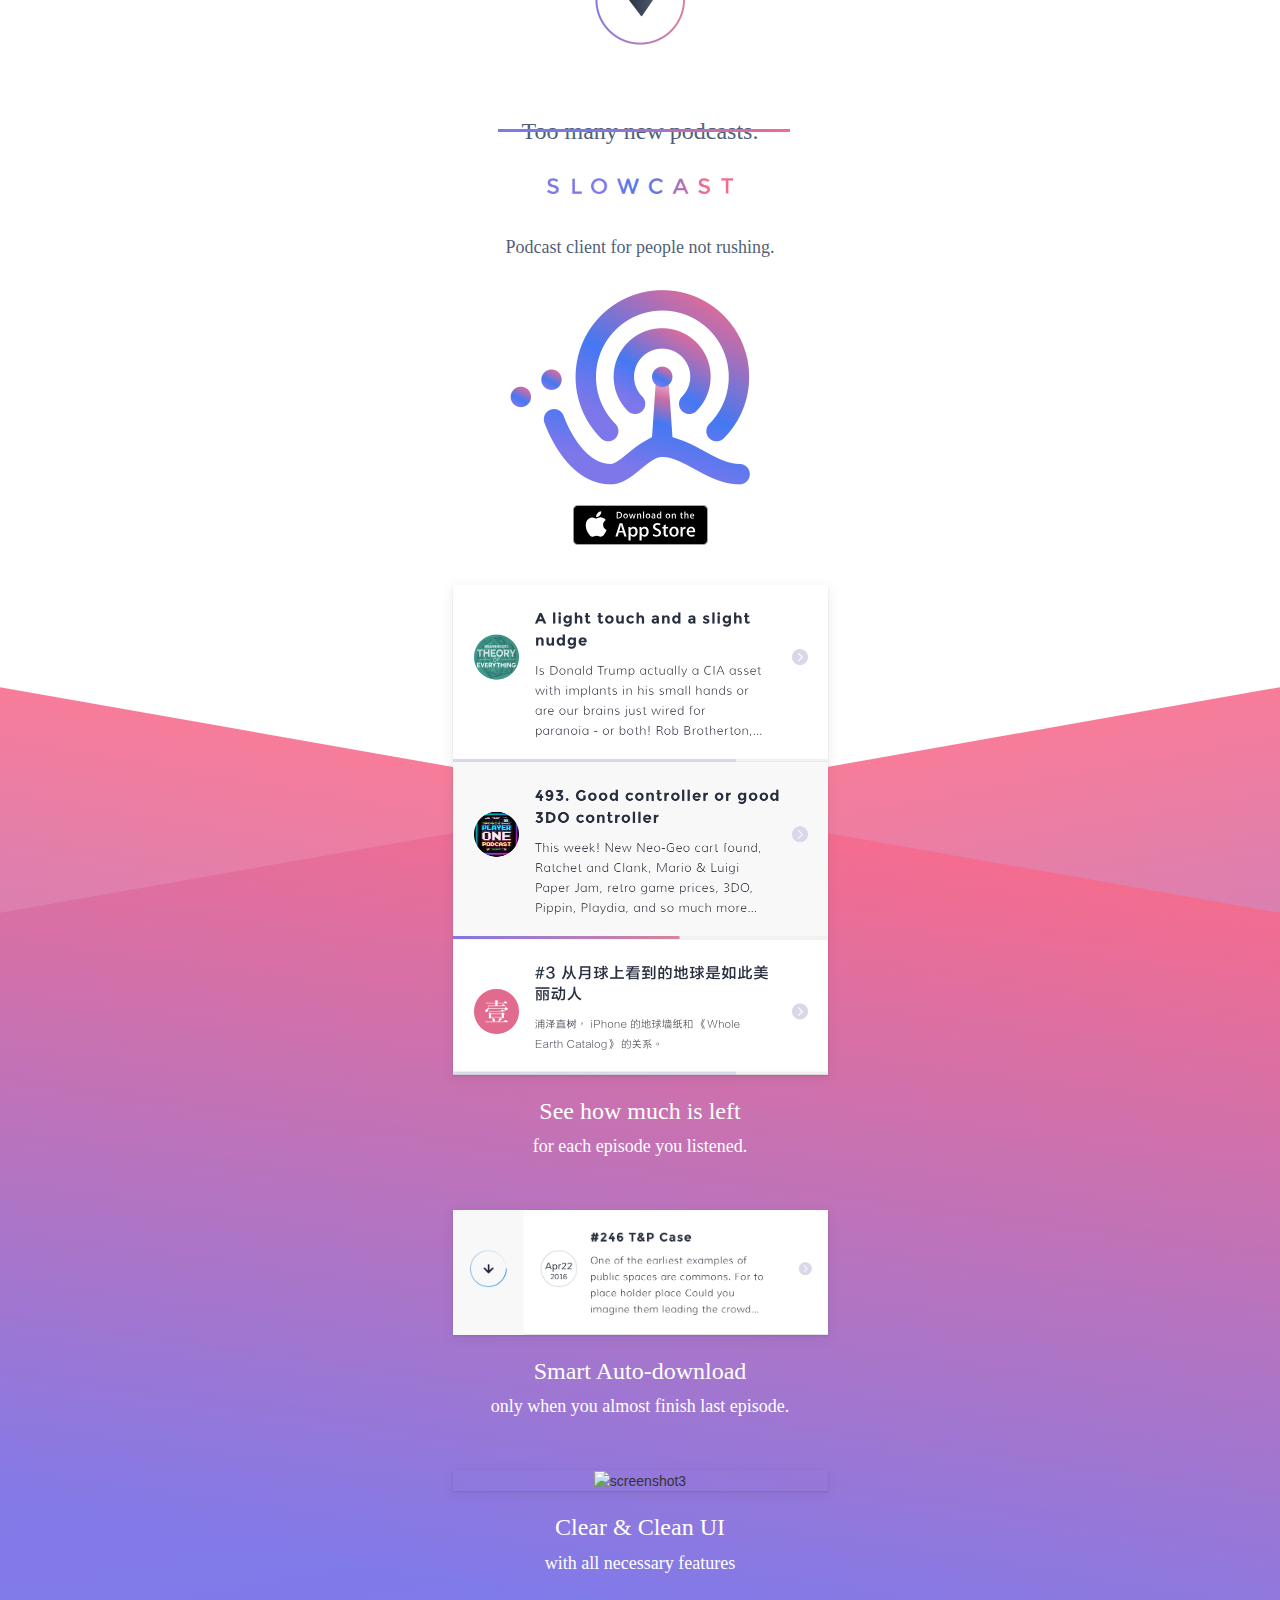
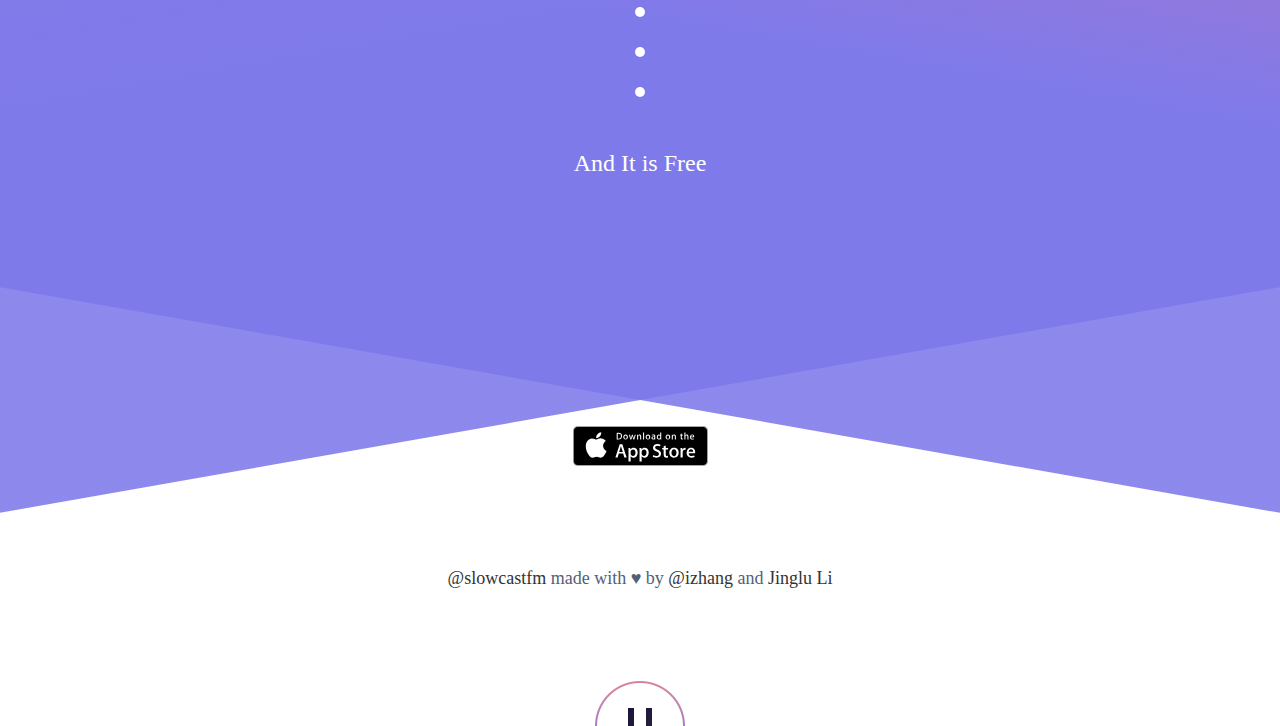
==== en/index.html @ 8843d214 "updates" ====
<!DOCTYPE html>
<html lang="en">
  <head>
    <meta charset="utf-8">
    <meta http-equiv="X-UA-Compatible" content="IE=edge">
    <meta name="viewport" content="width=device-width, initial-scale=1">
    <!-- The above 3 meta tags *must* come first in the head; any other head content must come *after* these tags -->
    <meta name="description" content="">
    <meta name="author" content="">
    <!-- <link rel="icon" href="favicon.ico"> -->

    <title>Slowcast</title>

    <!-- Bootstrap core CSS -->
    <link href="css/bootstrap.min.css" rel="stylesheet">

    <!-- IE10 viewport hack for Surface/desktop Windows 8 bug -->
    <link href="css/ie10-viewport-bug-workaround.css" rel="stylesheet">

    <!-- Custom styles for this template -->
    <link href="slowcast.css" rel="stylesheet">
  </head>

  <body>

    <div class="site-wrapper">

      <div class="site-wrapper-inner">
        <div class="gradientbackgroundl"></div>
        <div class="gradientbackgroundr"></div>

        <div class="cover-container">
          <div class="play-image">
            <img src="img/play@2x.png" alt="play" width="90"/>
          </div>
          <div class="division" height="120px">
          </div>
          <div class="crosslinebox">
          <div class="crossline"></div>
          <p class="lead textonwhite">Too many new podcasts.</p>
          </div>
          <div class="division" height="60px">
          </div>
          <div class="logo">
            <img src="img/slowcastLogo.png" alt="logo" width="186"/>
          </div>
          <div class="division" height="20px"></div>
          <p class="subtext textonwhite">Podcast client for people not rushing.</p>
          <div class="division" height="60px">
          </div>
          <div class="appicon">
            <img src="img/appIcon@2x.png" alt="appicon" width="240"/>
          </div>
          <div class="division">
          </div>
          <div class="downloadbutton">
            <a href="http://slowcast.fm">
              <img src="img/appstoredownload.svg" alt="appicon" width="135"/>
            </a>
          </div>
          <div class="division" height="100px">
          </div>
          <div class="division" height="100px">
          </div>

          <div class="screenshot boxshadow">
            <img src="img/playList.png" alt="screenshot1"  width="375"/>
          </div>
          <p class="lead textongradience">See how much is left</p>
          <p class="subtext textongradience">for each episode you listened.</p>
          <div class="division" height="100px">
          </div>
          <div class="division" height="20px">
          </div>
          <div class="screenshot boxshadow">
            <img src="img/DownloadCell3.png" alt="screenshot2" width="375" />
          </div>
          <p class="lead textongradience">Smart Auto-download</p>
          <p class="subtext textongradience">only when you almost finish last episode.</p>
          <div class="division" height="100px">
          </div>
          <div class="division" height="20px">
          </div>
          <div class="screenshot boxshadow">
            <img src="img/player.png" alt="screenshot3" width="375" />
          </div>
          <p class="lead textongradience">Clear &amp; Clean UI</p>
          <p class="subtext textongradience">with all necessary features</p>
          <div class="division" height="100px">
          </div>
          <div class="circledot"></div>
          <div class="circledot"></div>
          <div class="circledot"></div>
          <div class="division" height="100px">
          </div>
          <p class="lead textongradience">And It is Free</p>

        </div>

        <div class="footer">
          <div class="downloadbutton downloadinfooter">
            <a href="http://slowcast.fm">
              <img src="img/appstoredownload.svg" alt="appicon" width="135"/>
            </a>
          </div>
          <p class="subtext textonwhite divinfooter"><a href="https://twitter.com/slowcastfm">@slowcastfm</a> made with &#9829 by <a href="https://twitter.com/izhang">@izhang</a> and <a href="https://dribbble.com/llljjjlll">Jinglu Li</a></p>
          <div class="footericon" ><img src="img/stop@2x.png" alt="stop" width="90"/>

          </div>
        </div>


       </div>
    </div>
    <!-- Bootstrap core JavaScript
    ================================================== -->
    <!-- Placed at the end of the document so the pages load faster -->
    <script src="https://ajax.googleapis.com/ajax/libs/jquery/1.11.3/jquery.min.js"></script>
    <script src="js/bootstrap.min.js"></script>
    <!-- IE10 viewport hack for Surface/desktop Windows 8 bug -->
    <script src="js/ie10-viewport-bug-workaround.js"></script>
    <script>
      (function(i,s,o,g,r,a,m){i['GoogleAnalyticsObject']=r;i[r]=i[r]||function(){
       (i[r].q=i[r].q||[]).push(arguments)},i[r].l=1*new Date();a=s.createElement(o),
       m=s.getElementsByTagName(o)[0];a.async=1;a.src=g;m.parentNode.insertBefore(a,m)
       })(window,document,'script','https://www.google-analytics.com/analytics.js','ga');

ga('create', 'UA-78784979-1', 'auto');
ga('send', 'pageview');

    </script>
  </body>
</html>
---- en/css/ie10-viewport-bug-workaround.css ----
/*!
 *  * IE10 viewport hack for Surface/desktop Windows 8 bug
 *   * Copyright 2014-2015 Twitter, Inc.
 *    * Licensed under MIT (https://github.com/twbs/bootstrap/blob/master/LICENSE)
 *     */

/*
 *  * See the Getting Started docs for more information:
 *   * http://getbootstrap.com/getting-started/#support-ie10-width
 *    */
@-webkit-viewport { width: device-width; }
@-moz-viewport    { width: device-width; }
@-ms-viewport     { width: device-width; }
@-o-viewport      { width: device-width; }
@viewport         { width: device-width; }
---- en/slowcast.css ----
/*
 *  * Globals
 *   */

/* Links */
a,
a:focus,
a:hover {
  color: #333;
}

/* Custom default button */
.btn-default,
.btn-default:hover,
.btn-default:focus {
  color: #333;
  text-shadow: none; /* Prevent inheritence from `body` */
  background-color: #fff;
  border: 1px solid #fff;
}


/*
 *  * Base structure
 *   */

html,
body {
  height: 100%;
  background-color: rgba(0,0,0,0);
  -webkit-font-smoothing: antialiased;
  -moz-osx-font-smoothing: grayscale;
}
body {
  color: #333;
  text-align: center;
  /* text-shadow: 0 1px 3px rgba(0,0,0,.5); */
}

.play-image {
  margin-bottom: 50px;
}

.logo {
  margin-bottom: 20px;
}
.appicon{
 margin-right:20px;

}

.screenshot {
  margin-bottom: 20px;
}

.footer {
  display: block;
  position: absolute;
  clear:both;
  width:100%;
  height:400px;
  margin-top: 140px;
  margin-left:auto;
  margin-right: :auto;
  margin-bottom: 0px;
  text-align: center;
  padding: 0;
}

.divinfooter{
  position: relative;
  width: 100%;
  text-align: center;
  margin-top: 100px;
}
.downloadinfooter{
  position: relative;
  width: 100%;
  text-align: center;
  margin-top: 100px;

}

.footericon{
  position: absolute;
  text-align: center;
  bottom: 0;
  width: 100%;
}
/* Extra markup and styles for table-esque vertical and horizontal centering */
.site-wrapper {
  display: table;
  width: 100%;
  height: 100%; /* For at least Firefox */

  min-height: 100%;
  z-index: -10;
}
.site-wrapper-inner {
  display: table-cell;
  vertical-align: top;
  z-index:-4;

}

.gradientbackgroundl{
  position: absolute;
  width:100%;
  height: 1200px;
  vertical-align: top;
  top:800px; 
  bottom:400px;
  z-index:-2;
  background: blue;
  /*-ms-transform: rotate(20deg); /* IE 9 */
  -webkit-transform: skewY(10deg); 
  /*-moz-transform: skew(20deg); */
  -o-transform: skew(10deg);
  transform: skewY(10deg);
   background: -webkit-linear-gradient(to top, 
      rgba(125, 120, 234, .88),
      rgba(125, 120, 234, .88) 32%,
      rgba(246, 106, 140, .88) ); /* For Safari 5.1 to 6.0 */
  background: -o-linear-gradient(to top, 
      rgba(125, 120, 234, .88),
      rgba(125, 120, 234, .88) 32%,
      rgba(246, 106, 140, .88) ); /* For Opera 11.1 to 12.0 */
  background: -moz-linear-gradient(to top, 
      rgba(125, 120, 234, .88),
      rgba(125, 120, 234, .88) 32%,
      rgba(246, 106, 140, .88) );/* For Firefox 3.6 to 15 */
  background: linear-gradient(to top, 
      rgba(125, 120, 234, .88),
      rgba(125, 120, 234, .88) 32%,
      rgba(246, 106, 140, .88) );
}
.gradientbackgroundr{
  position: absolute;
  width:100%;
  height: 1200px;
  vertical-align: top;
  top:800px; 
  bottom:400px;

  z-index:-3;
  background: blue;
  /*-ms-transform: rotate(20deg); /* IE 9 */
  -webkit-transform: skewY(-10deg); 
  /*-moz-transform: skew(20deg); */
  -o-transform: skew(-10deg);
  transform: skewY(-10deg);
  background: -webkit-linear-gradient(to top, 
      rgba(125, 120, 234, .88),
      rgba(125, 120, 234, .88) 32%,
      rgba(246, 106, 140, .88) ); /* For Safari 5.1 to 6.0 */
  background: -o-linear-gradient(to top, 
      rgba(125, 120, 234, .88),
      rgba(125, 120, 234, .88) 32%,
      rgba(246, 106, 140, .88) ); /* For Opera 11.1 to 12.0 */
  background: -moz-linear-gradient(to top, 
      rgba(125, 120, 234, .88),
      rgba(125, 120, 234, .88) 32%,
      rgba(246, 106, 140, .88) );/* For Firefox 3.6 to 15 */
  background: linear-gradient(to top, 
      rgba(125, 120, 234, .88),
      rgba(125, 120, 234, .88) 32%,
      rgba(246, 106, 140, .88) );
}

.cover-container {
  z-index:101;
  
  margin-right: auto;
  margin-left: auto;
}
.division{
  display:block;
  width:100%;
  min-height:20px;
}

.subtext{
  font-family: "Lantinghei TC";
  font-size:18px;

}

.lead{
  font-family: "Lantinghei TC";
  font-size:24px;
  margin-bottom: 6px;
}

.circledot{
  width:10px;
  height: 10px;
  border-radius: 5px;
  margin-bottom:30px;
  background-color: #fff;
  margin-left: auto;
  margin-right: auto;
}

.textonwhite{
    color:#525F7A;

}
.textongradience{
    color:#fff;
    font-weight: 100;
}
.boxshadow{
  box-shadow: 0px 1px 2px rgba(0, 0, 0, .1), 0px 3px 12px rgba(65, 71, 85, .1);
}

.boxshadow:hover{
  box-shadow: 0px 2px 4px rgba(0, 0, 0, .1), 0px 4px 20px rgba(65, 71, 85, .3);
}
/* Padding for spacing */
/* .inner { */
/*   padding: 30px; */
/* } */

/*
 *  * Affix and center
 *   */

.crossline{
  position: absolute;
  background: -webkit-linear-gradient(left, rgba(125, 120, 234, 1),
      rgba(125, 120, 234, 1) 32%,
      rgba(246, 106, 140, 1) ); 
  background: -o-linear-gradient(right, rgba(125, 120, 234, 1),
      rgba(125, 120, 234, 1) 32%,
      rgba(246, 106, 140, 1) ); 
  background: -moz-linear-gradient(right, rgba(125, 120, 234, 1),
      rgba(125, 120, 234, 1) 32%,
      rgba(246, 106, 140, 1) ); 
  height:3px;
  top:14px;
  width:78%;
  vertical-align:center;
  margin-left: 12%;
  margin-right: 12%;
}
.crosslinebox{
  position: relative;
  text-align: center;
}

@media (min-width: 375px) {
  /* Start the vertical centering */
  .site-wrapper-inner {
    vertical-align: top;
  }
  /* Handle the widths */
  .cover-container {
    width: 100%; /* Must be percentage or pixels for horizontal alignment */
  }
}

@media (min-width: 375px) {
  .cover-container {
    width: 375px;
  }
}
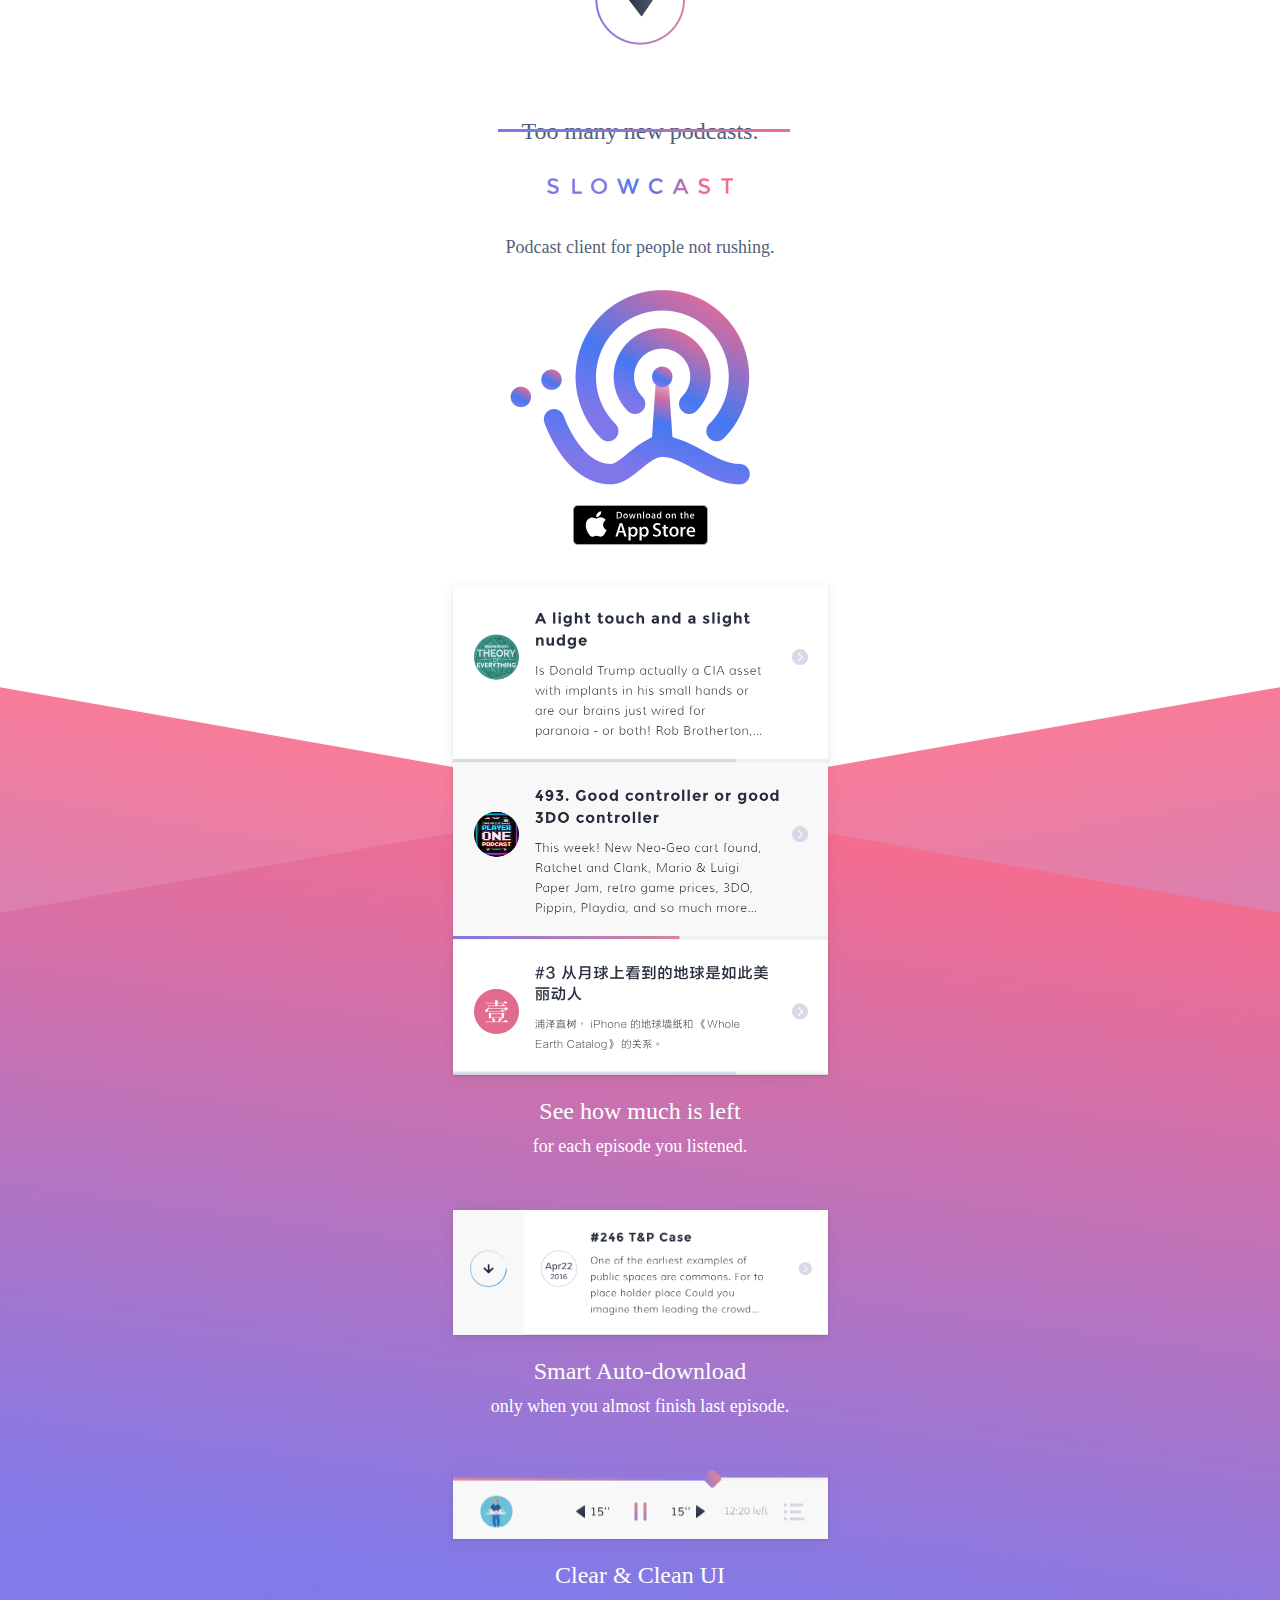
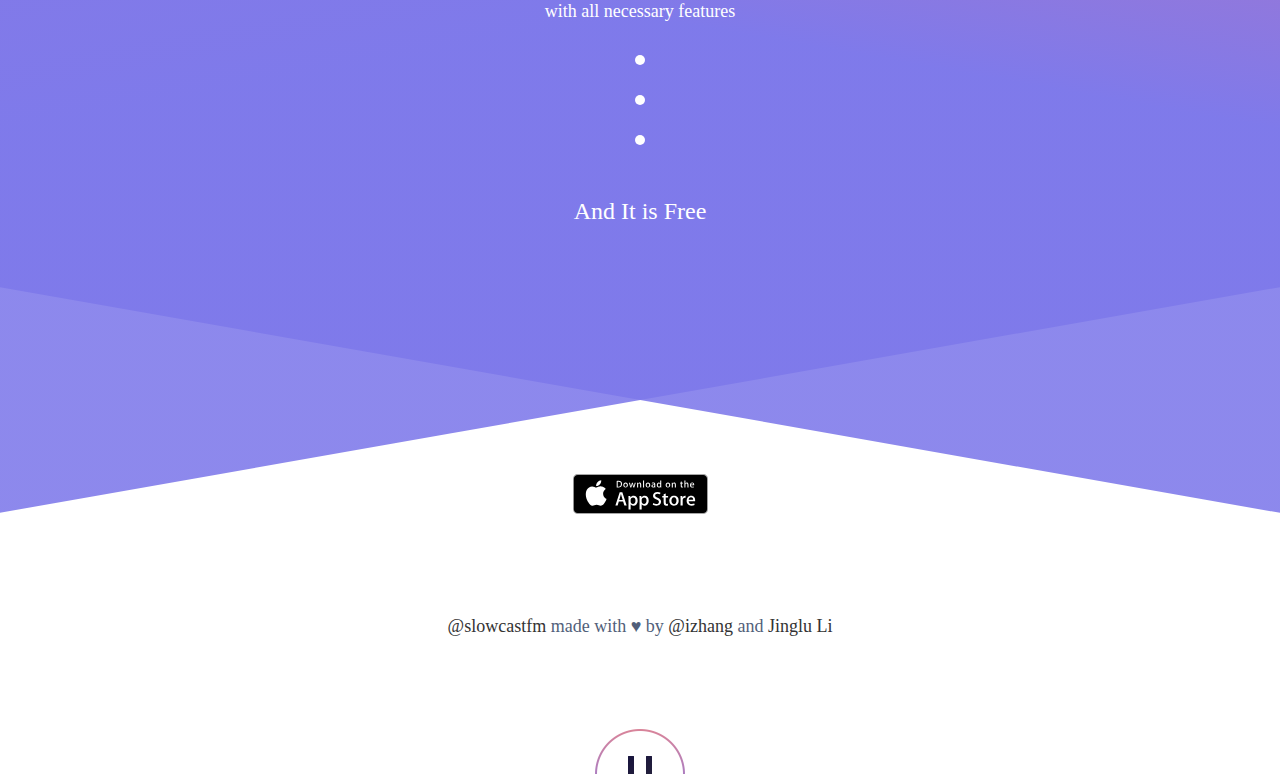
==== commit c88c3bd8: "update" ====
--- a/en/index.html
+++ b/en/index.html
@@ -82,7 +82,7 @@
           <div class="division" height="20px">
           </div>
           <div class="screenshot boxshadow">
-            <img src="img/player.png" alt="screenshot3" width="375" />
+            <img src="img/Player.png" alt="screenshot3" width="375" />
           </div>
           <p class="lead textongradience">Clear &amp; Clean UI</p>
           <p class="subtext textongradience">with all necessary features</p>
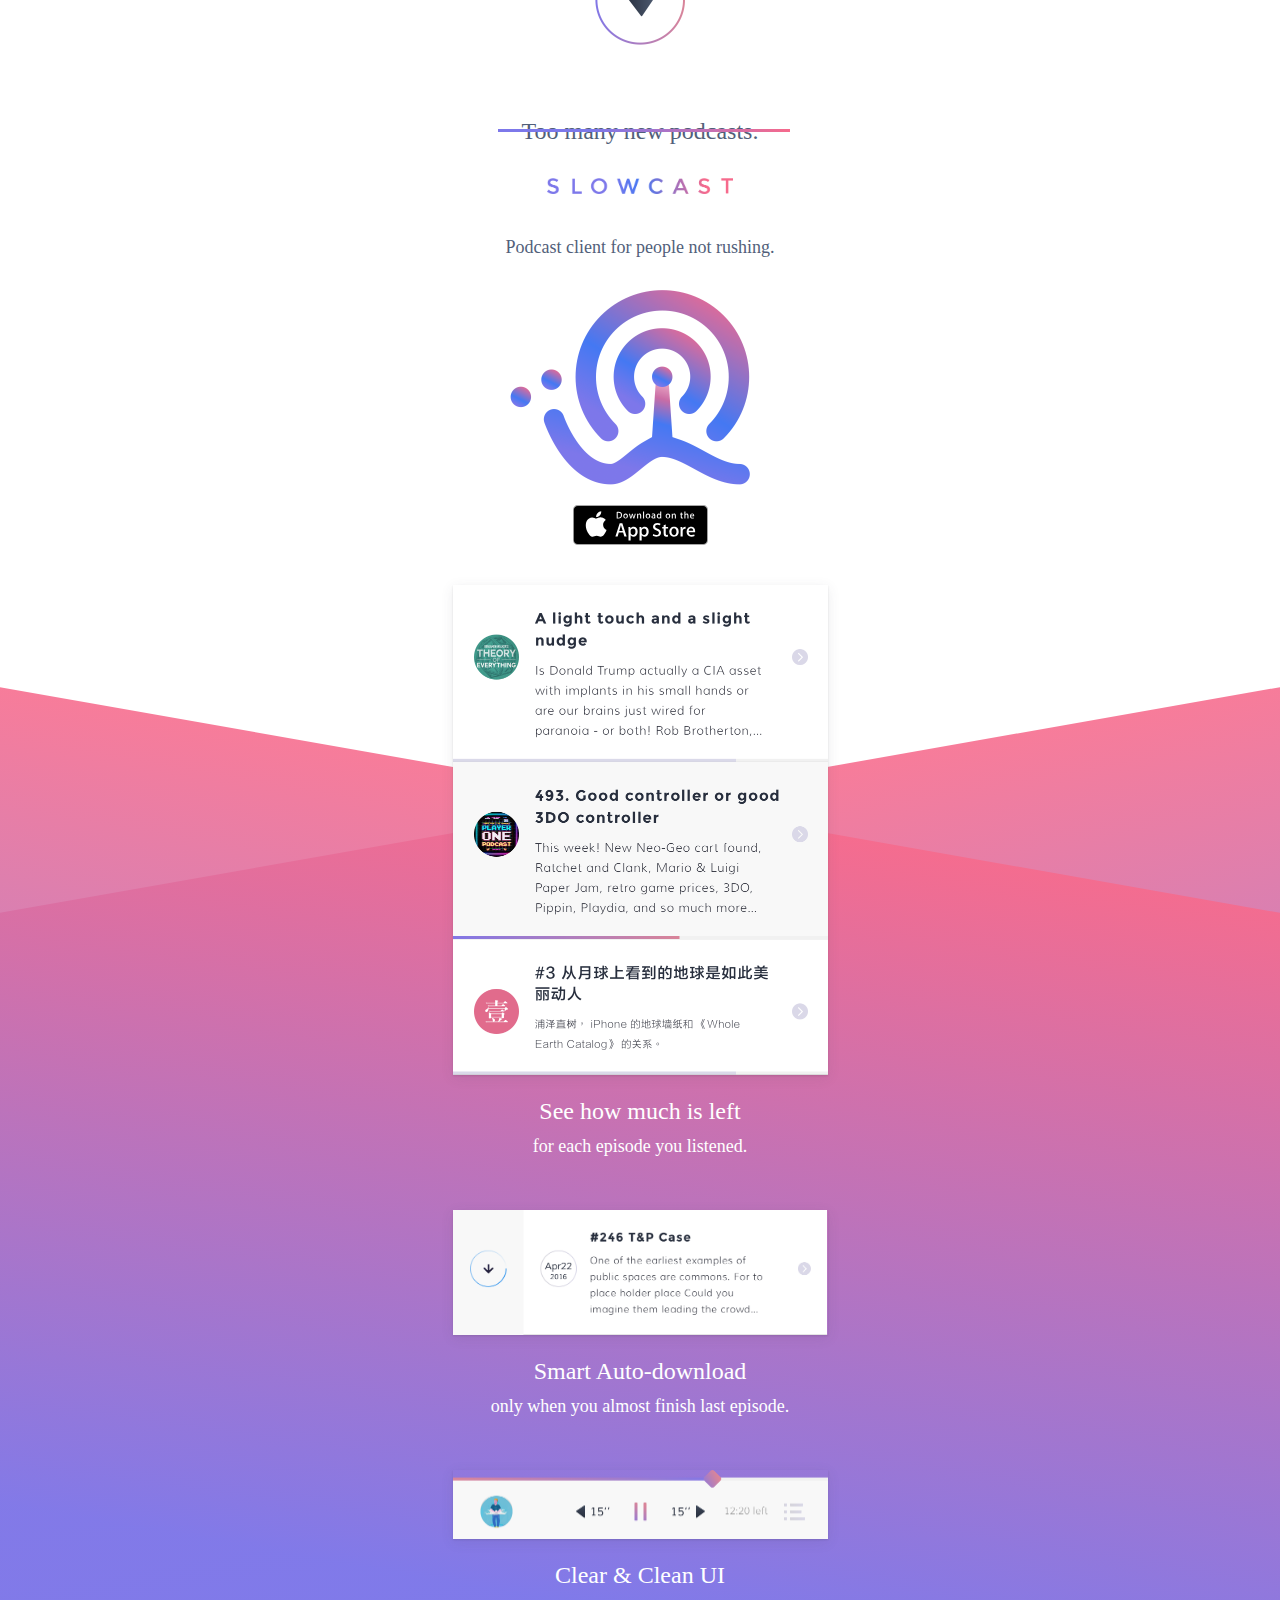
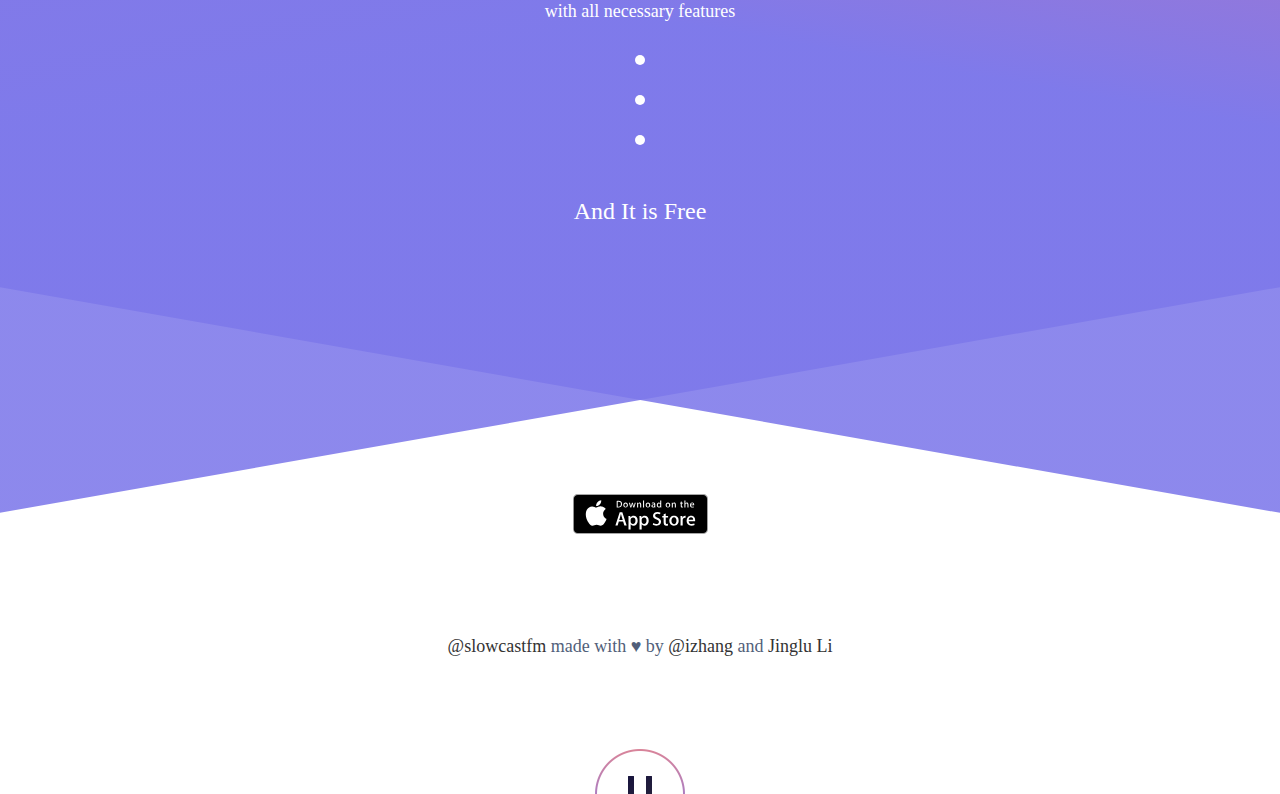
==== commit 6a4bac63: "update" ====
--- a/en/index.html
+++ b/en/index.html
@@ -54,7 +54,7 @@
           <div class="division">
           </div>
           <div class="downloadbutton">
-            <a href="http://slowcast.fm">
+            <a href="https://geo.itunes.apple.com/us/app/slowcast/id1116337978?mt=8">
               <img src="img/appstoredownload.svg" alt="appicon" width="135"/>
             </a>
           </div>
@@ -64,7 +64,7 @@
           </div>
 
           <div class="screenshot boxshadow">
-            <img src="img/playList.png" alt="screenshot1"  width="375"/>
+            <img src="img/playList.png" alt="screenshot1" class="img-responsive"  max-width="375"/>
           </div>
           <p class="lead textongradience">See how much is left</p>
           <p class="subtext textongradience">for each episode you listened.</p>
@@ -73,7 +73,7 @@
           <div class="division" height="20px">
           </div>
           <div class="screenshot boxshadow">
-            <img src="img/DownloadCell3.png" alt="screenshot2" width="375" />
+            <img src="img/DownloadCell3.png" alt="screenshot2" class="img-responsive"  max-width="375" />
           </div>
           <p class="lead textongradience">Smart Auto-download</p>
           <p class="subtext textongradience">only when you almost finish last episode.</p>
@@ -82,7 +82,7 @@
           <div class="division" height="20px">
           </div>
           <div class="screenshot boxshadow">
-            <img src="img/Player.png" alt="screenshot3" width="375" />
+            <img src="img/Player.png" alt="screenshot3" class="img-responsive"  max-width="375" />
           </div>
           <p class="lead textongradience">Clear &amp; Clean UI</p>
           <p class="subtext textongradience">with all necessary features</p>
@@ -99,7 +99,7 @@
 
         <div class="footer">
           <div class="downloadbutton downloadinfooter">
-            <a href="http://slowcast.fm">
+            <a href="https://geo.itunes.apple.com/us/app/slowcast/id1116337978?mt=8">
               <img src="img/appstoredownload.svg" alt="appicon" width="135"/>
             </a>
           </div>
--- a/en/slowcast.css
+++ b/en/slowcast.css
@@ -59,7 +59,7 @@
   clear:both;
   width:100%;
   height:400px;
-  margin-top: 140px;
+  margin-top: 160px;
   margin-left:auto;
   margin-right: :auto;
   margin-bottom: 0px;
